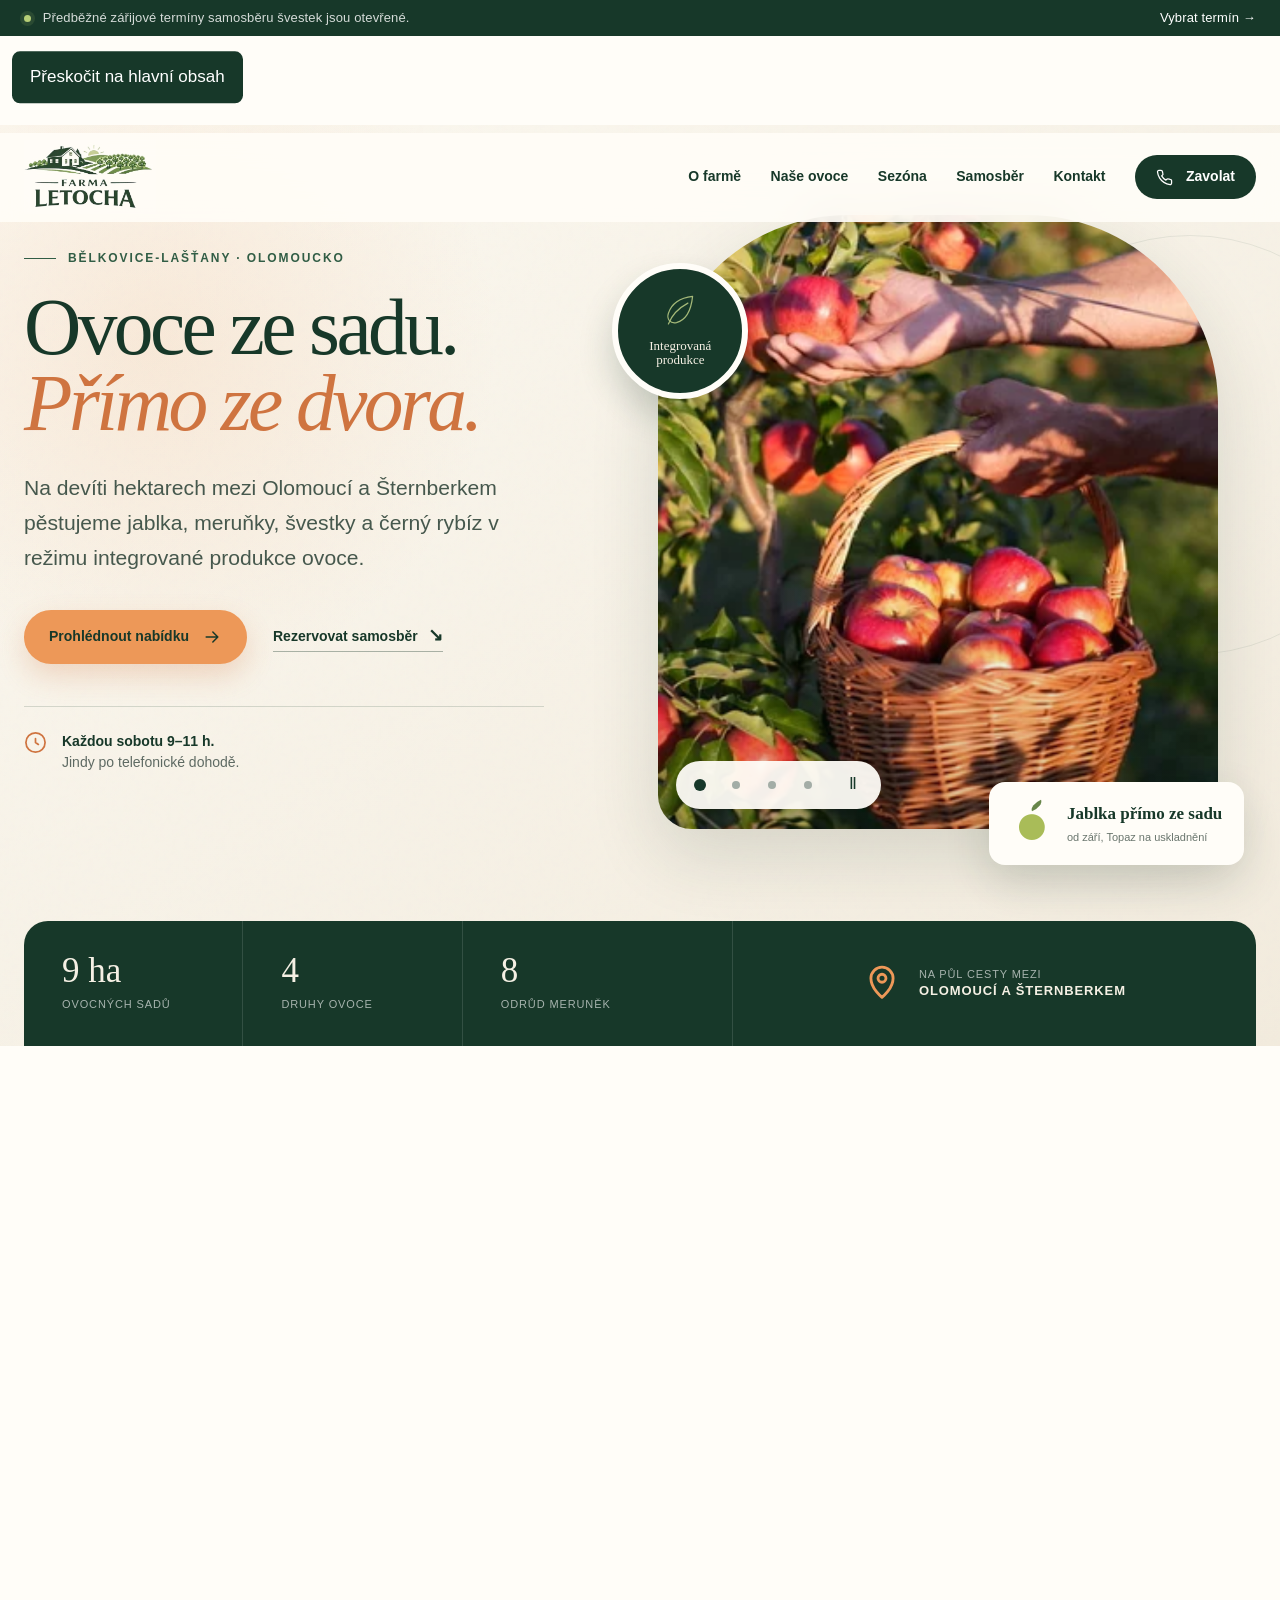
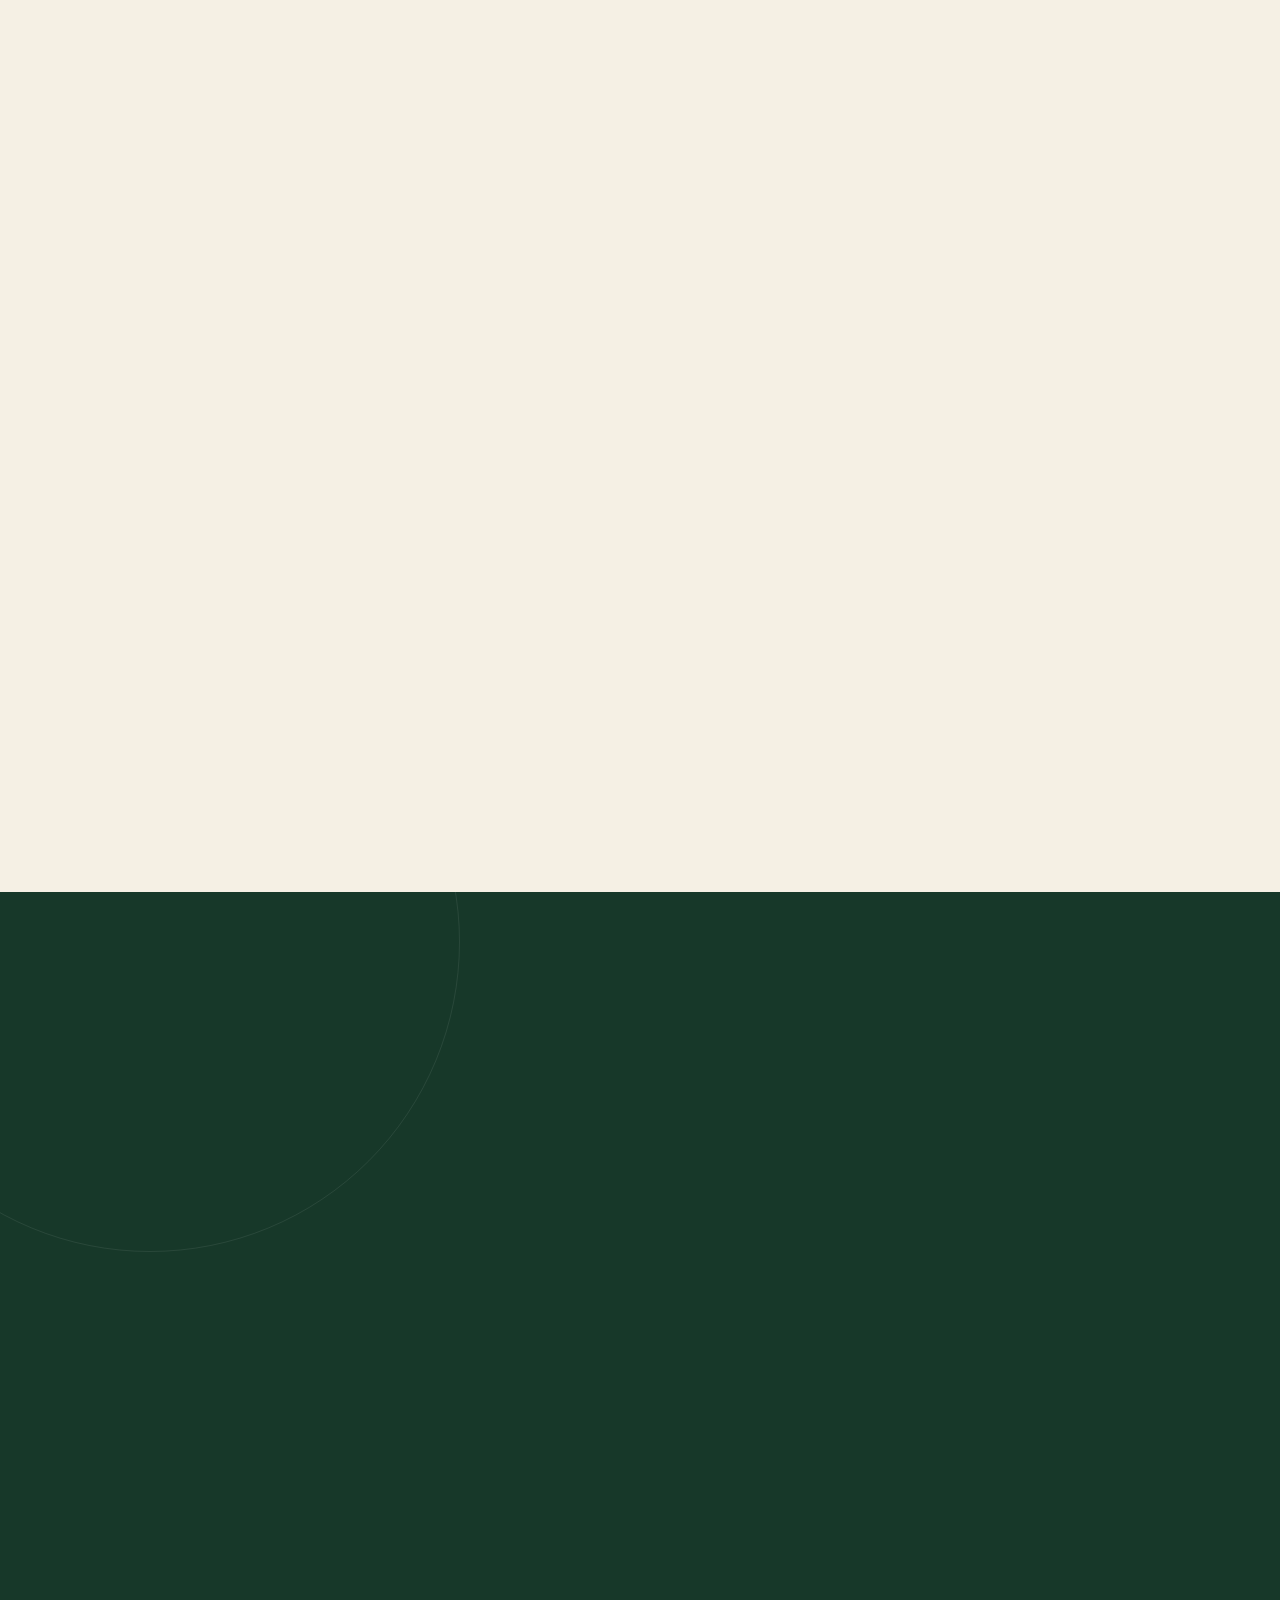
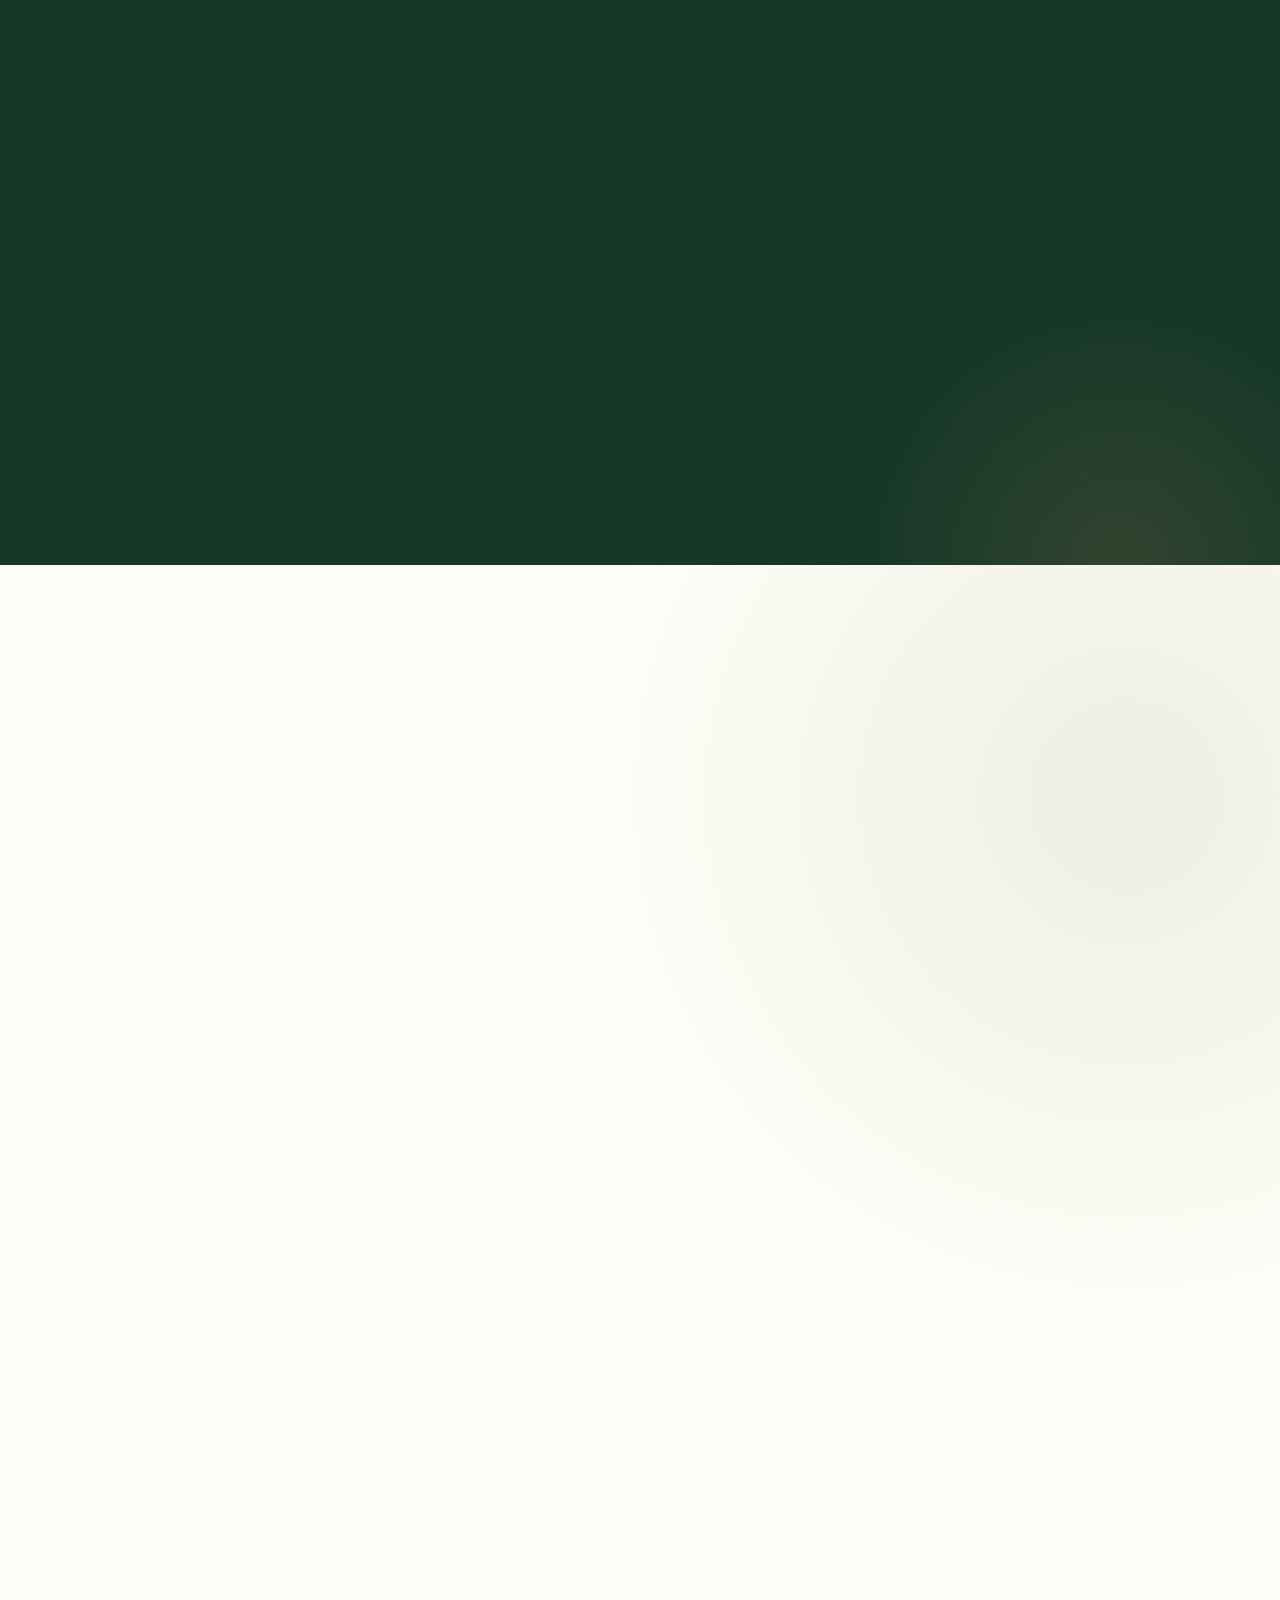
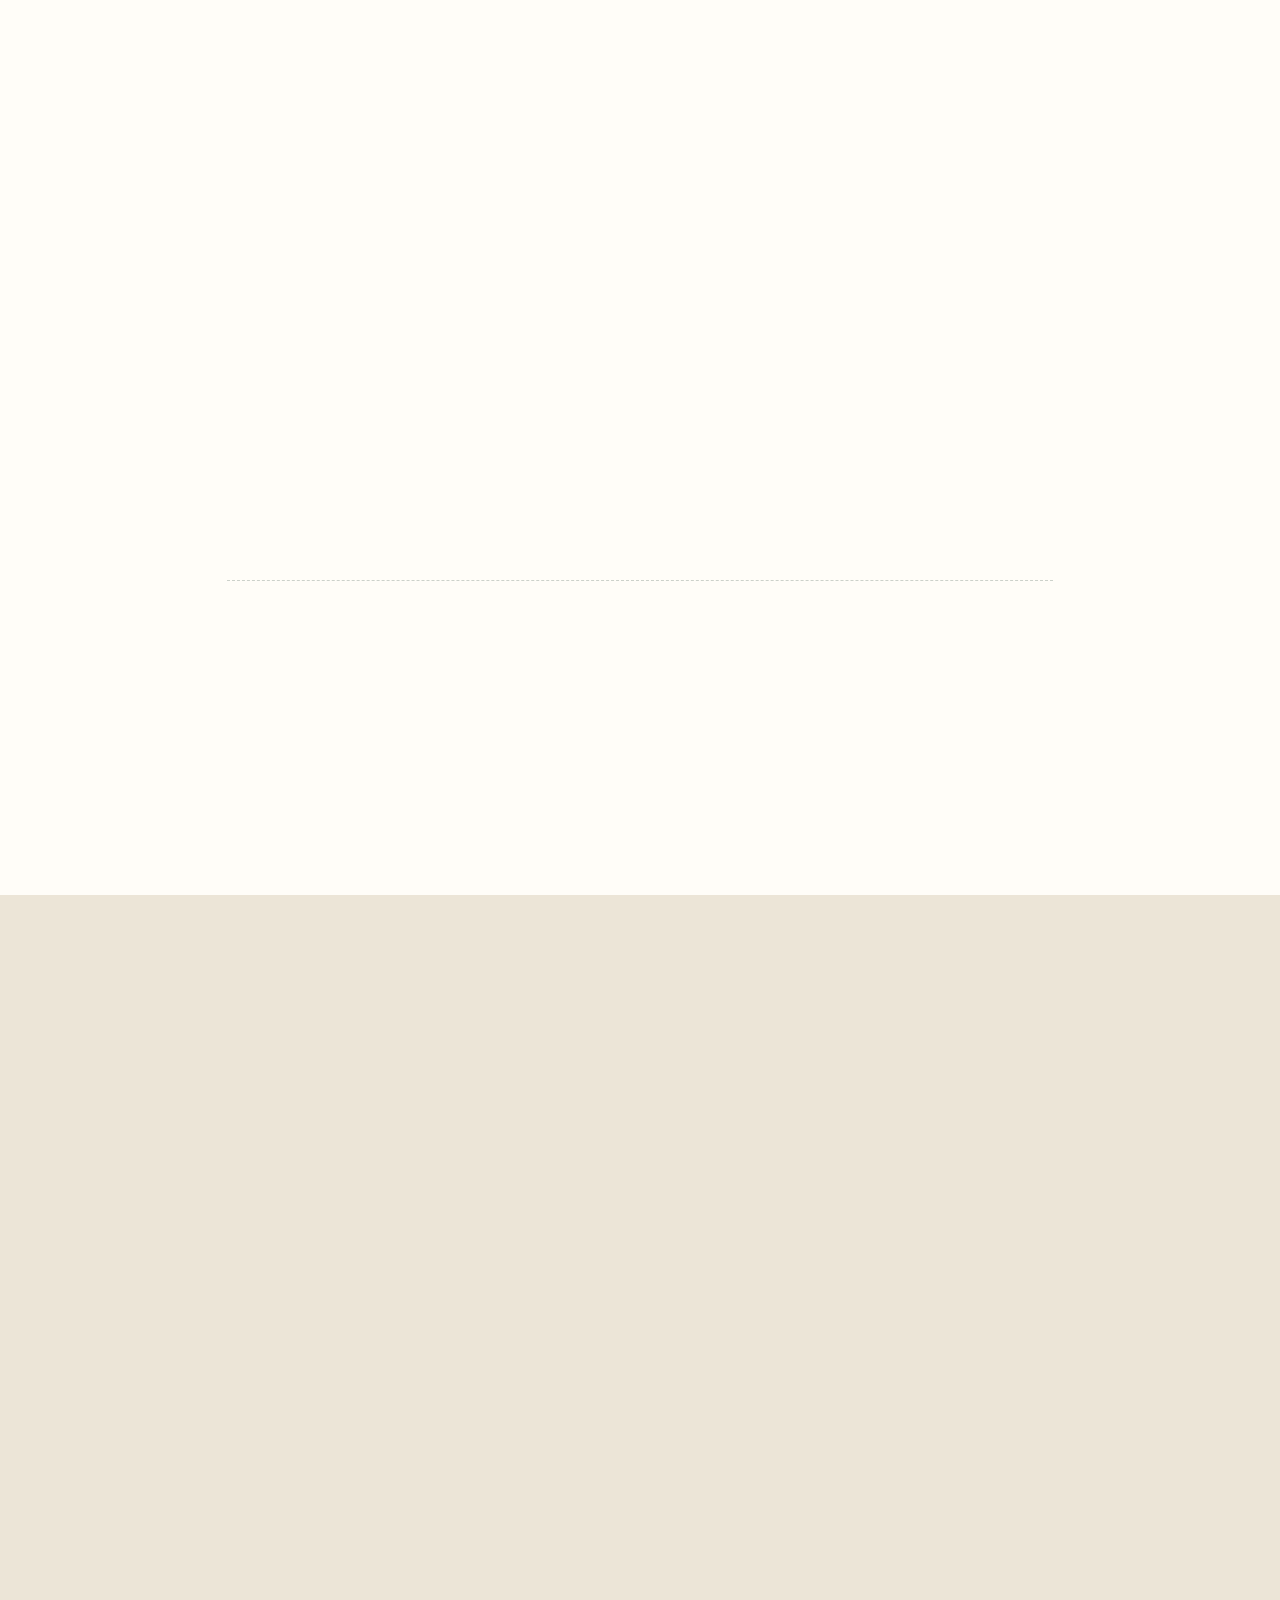
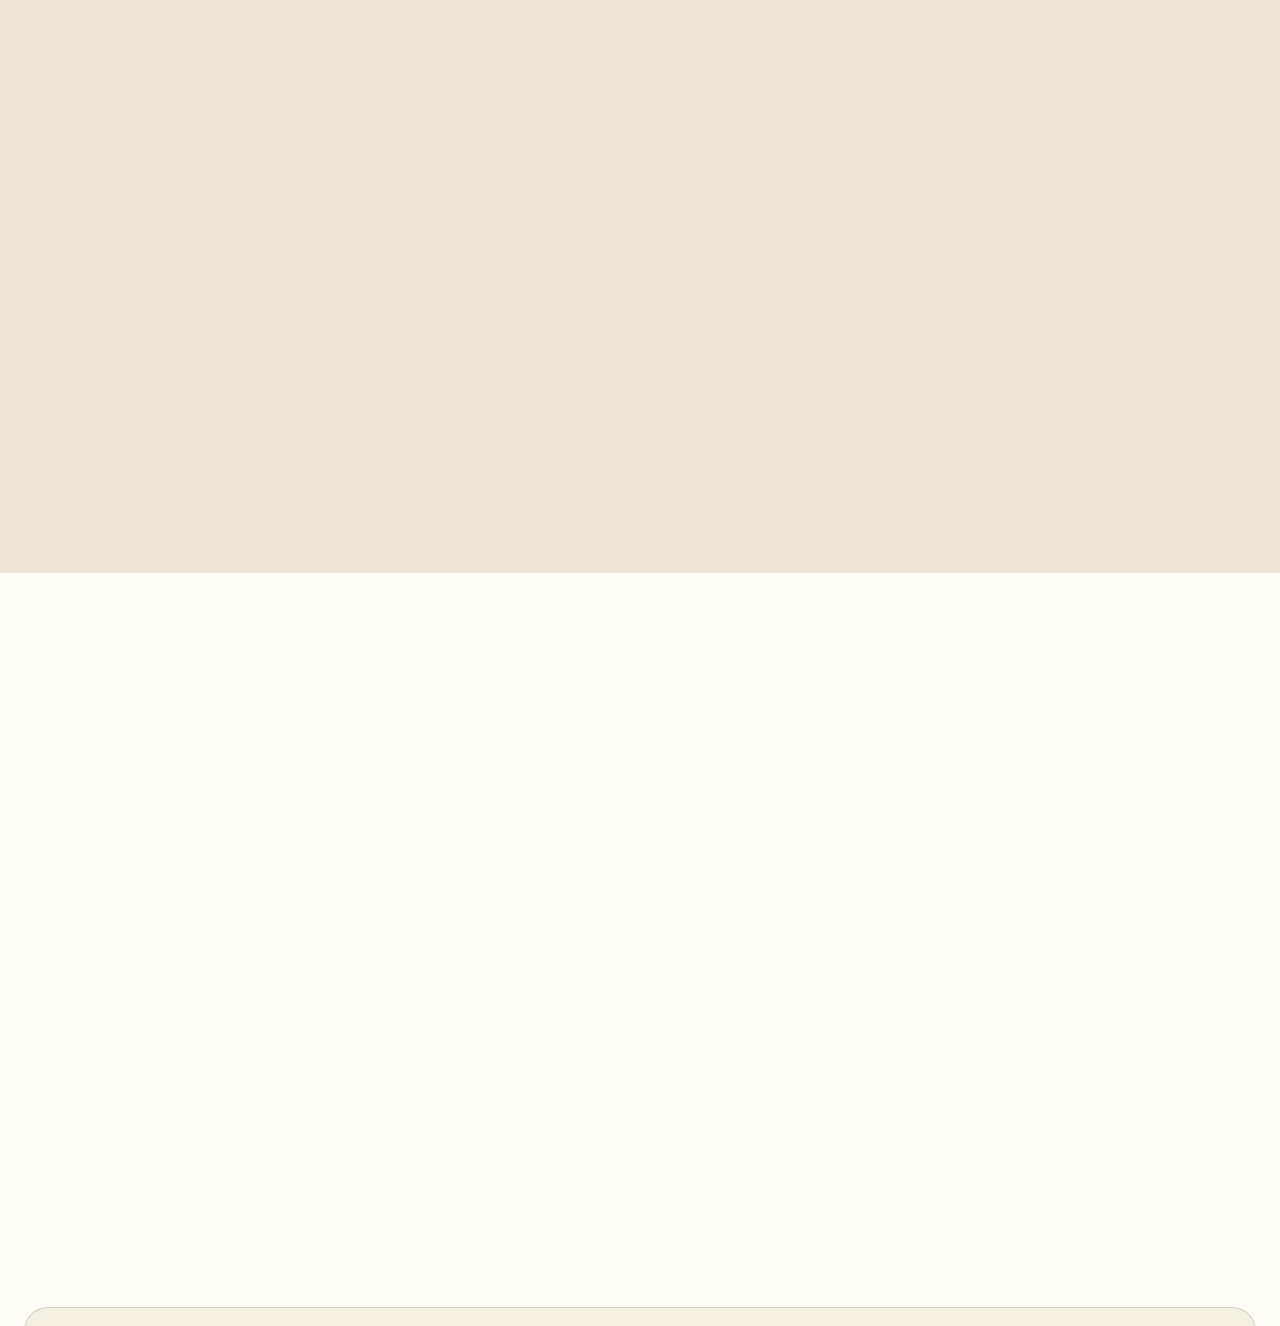
==== kontakt/index.html @ 062db357 "Fix review SEO metadata and legacy page redirects" ====
<!doctype html>
<html lang="cs">
<head>
  <meta charset="utf-8">
  <meta name="viewport" content="width=device-width, initial-scale=1">
  <title>Kontakt | Farma Letocha</title>
  <meta name="robots" content="noindex, nofollow, noimageindex">
  <link rel="canonical" href="https://farmaletocha.github.io/farmaletocha.cz/">
  <meta http-equiv="refresh" content="0; url=../#kontakt">
</head>
<body>
  <p><a href="../#kontakt">Kontaktovat Farmu Letocha</a></p>
</body>
</html>
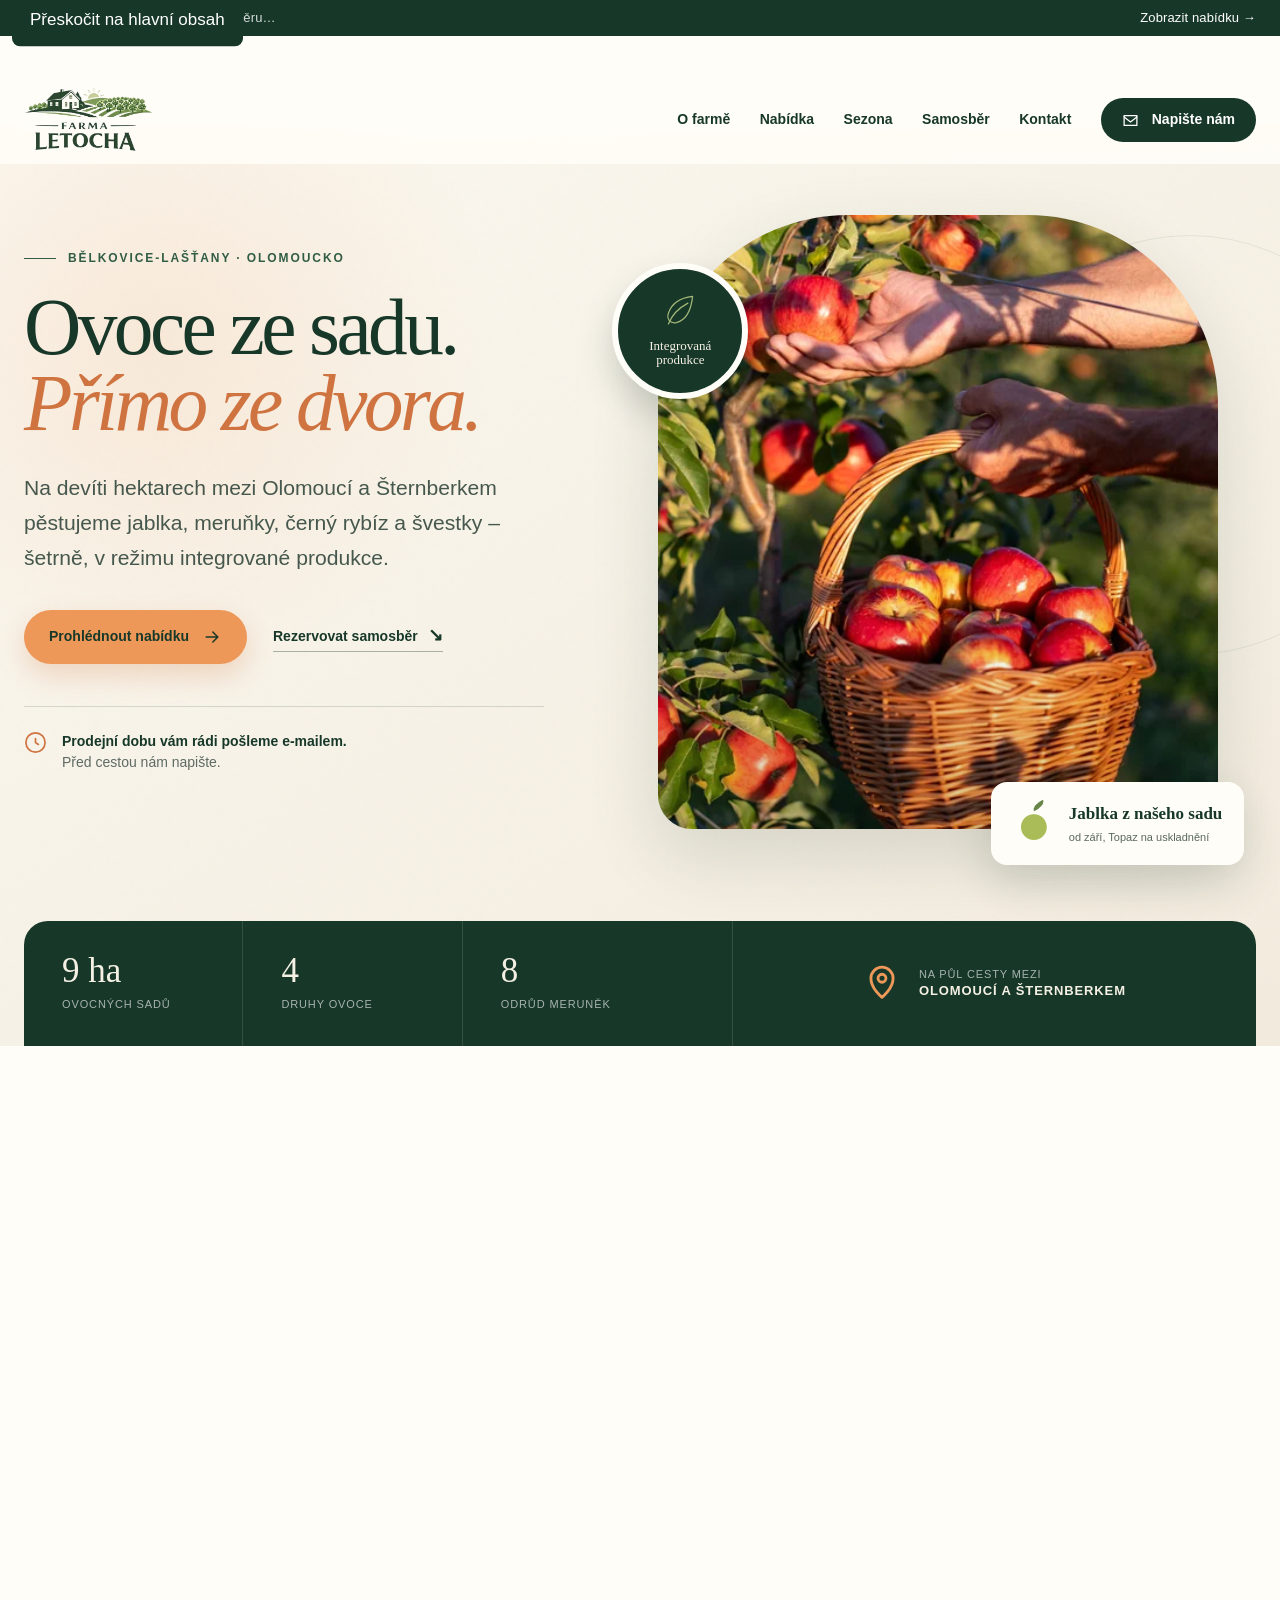
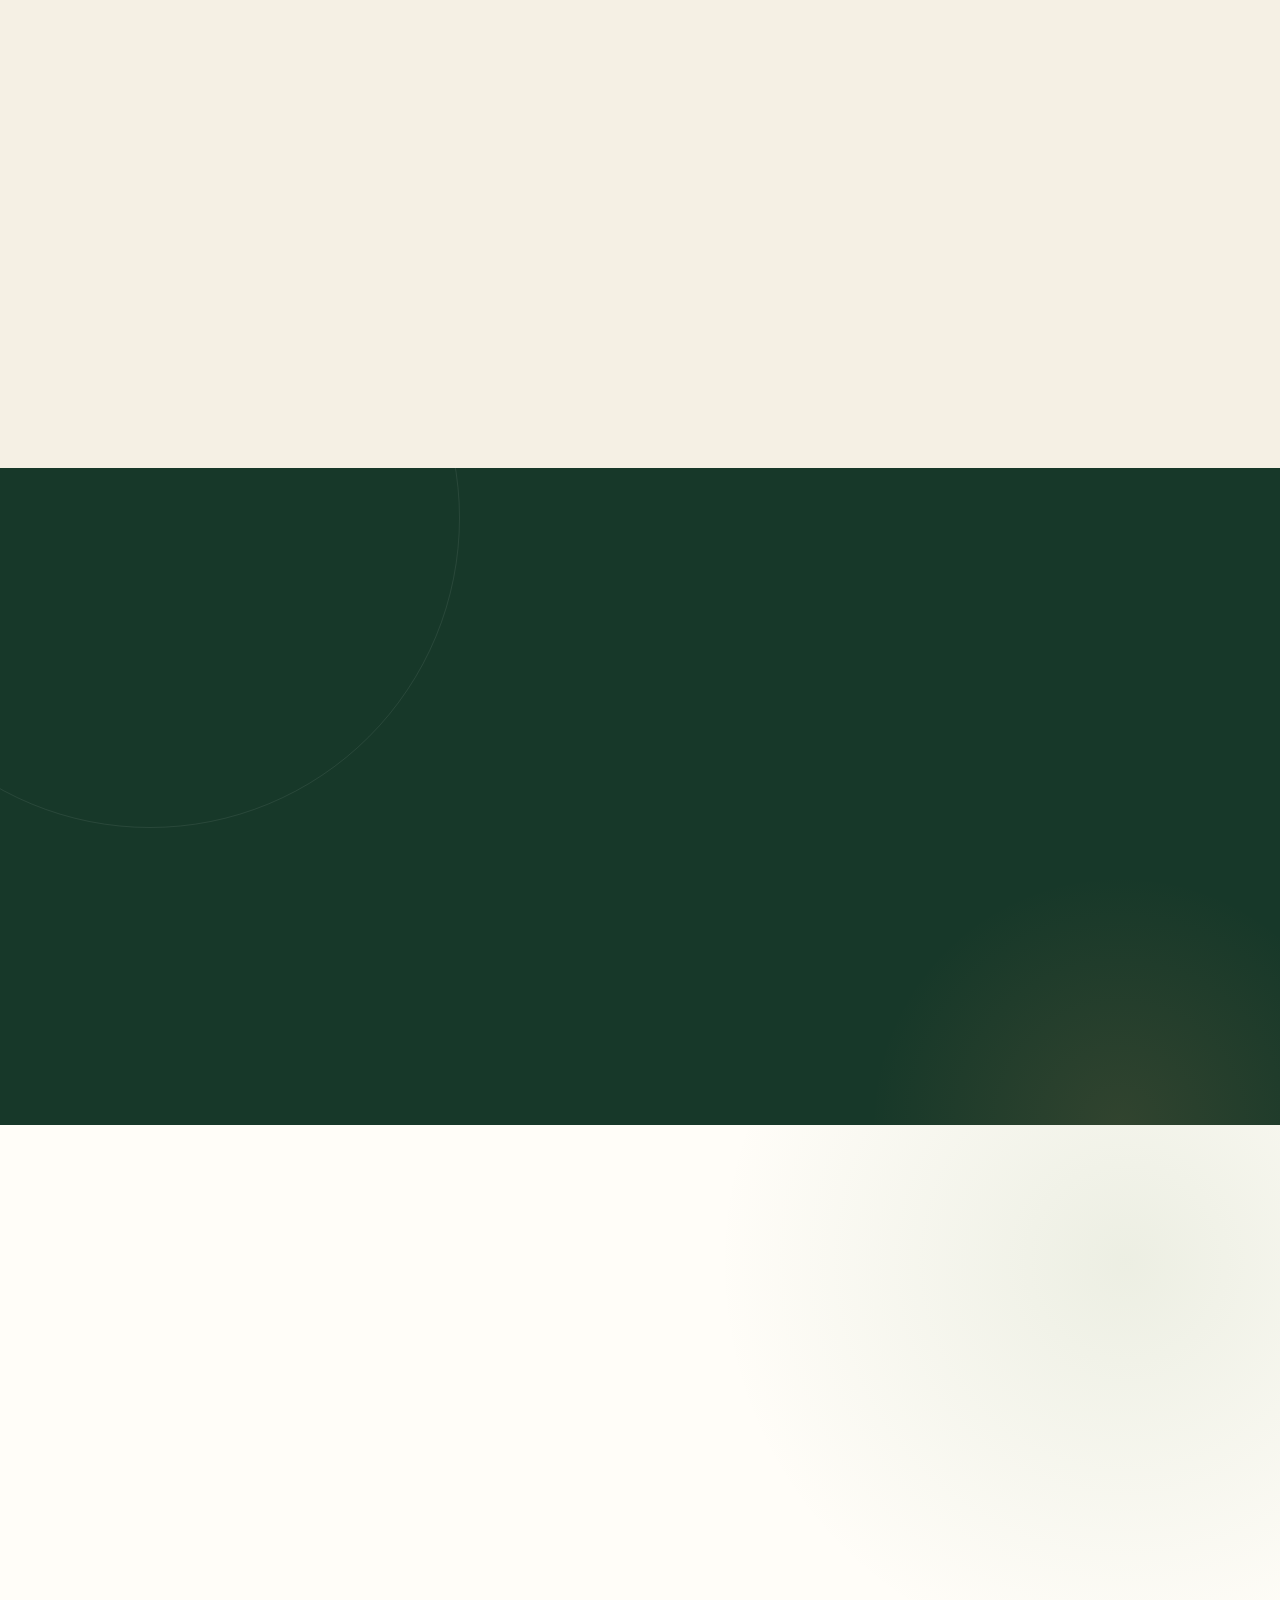
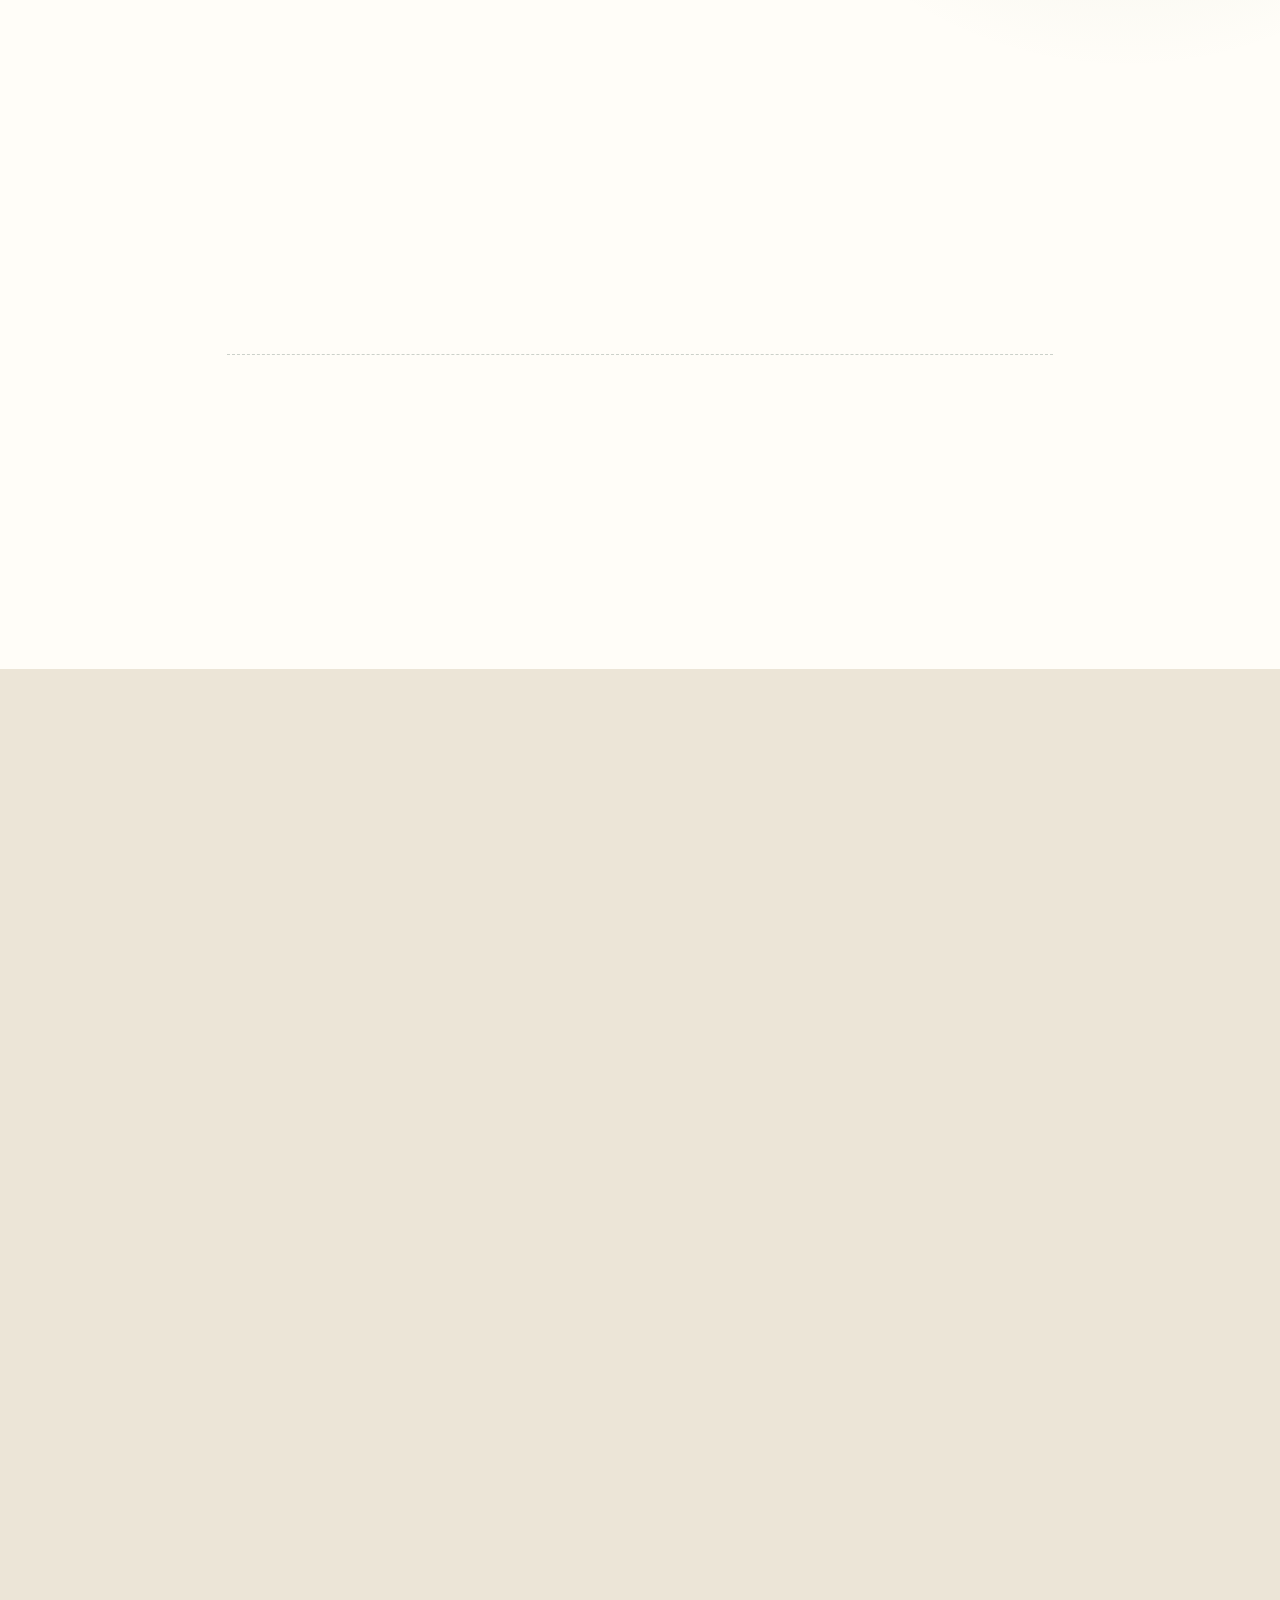
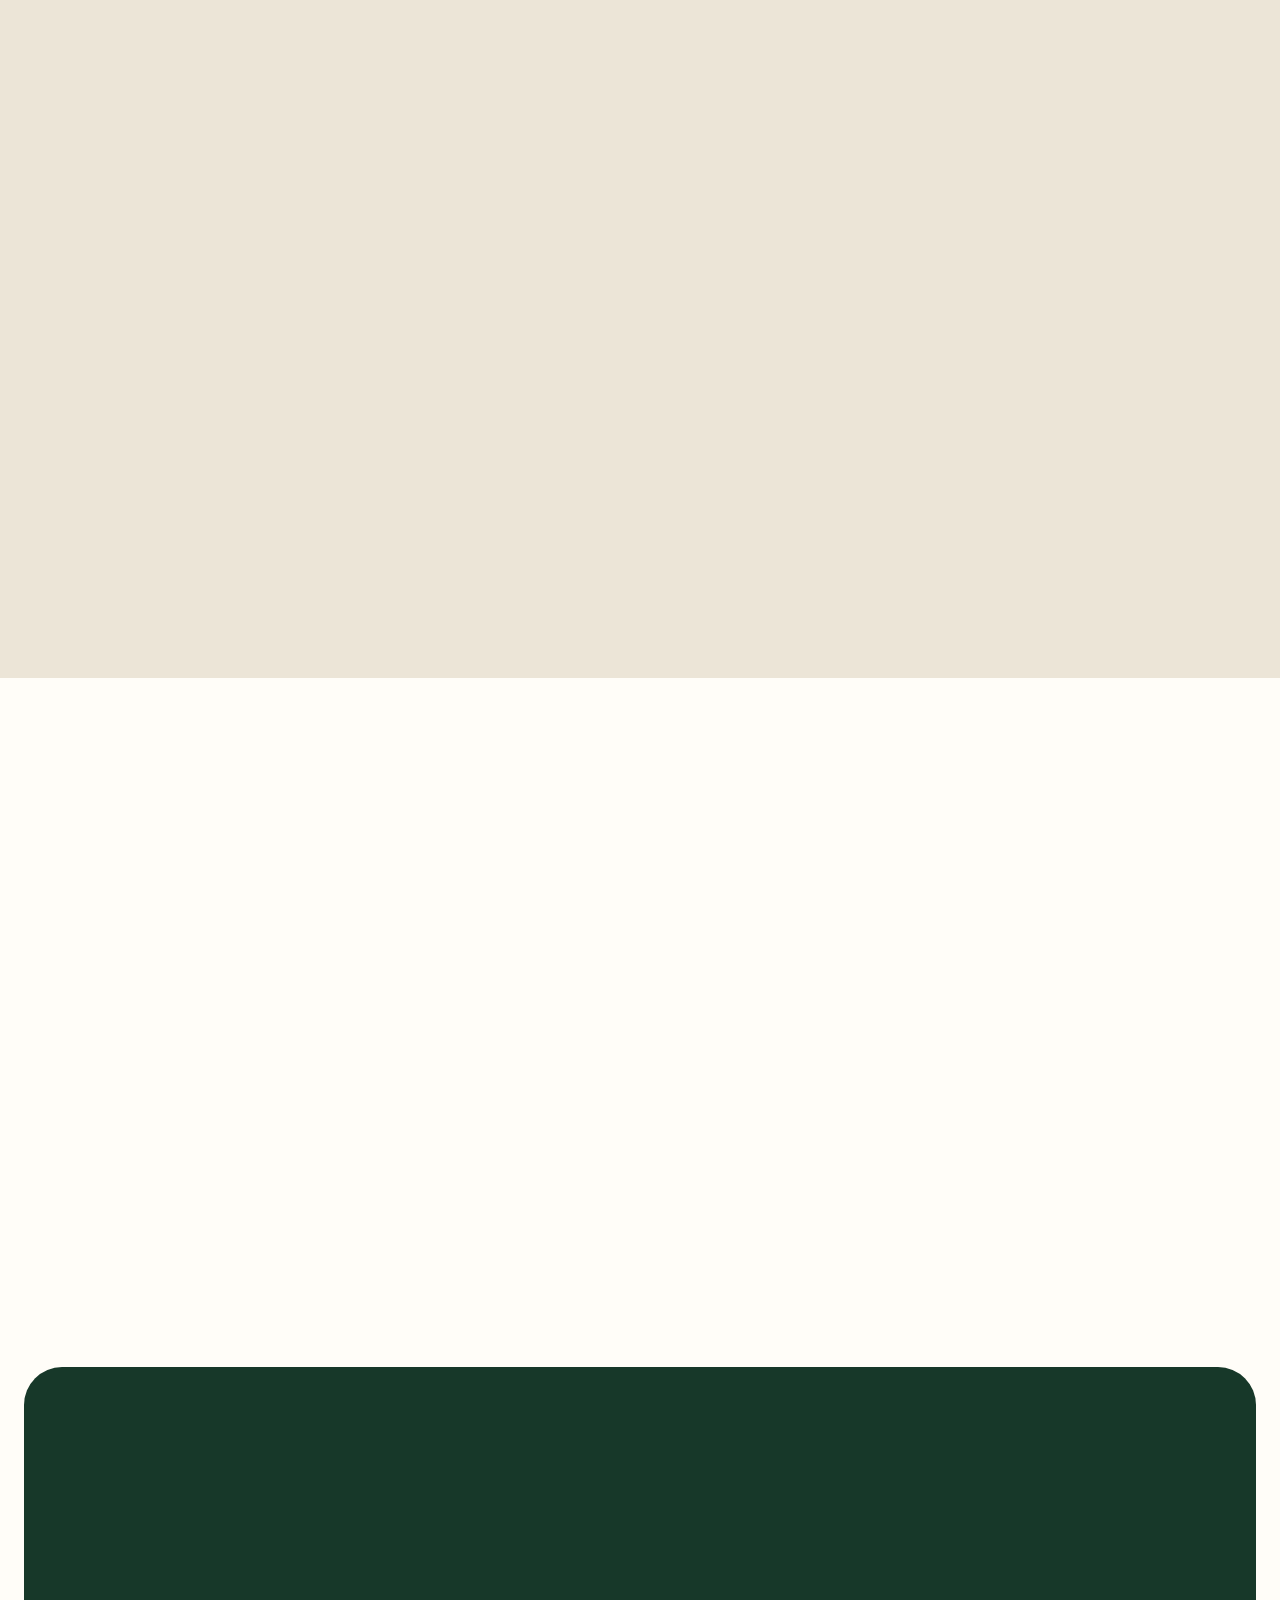
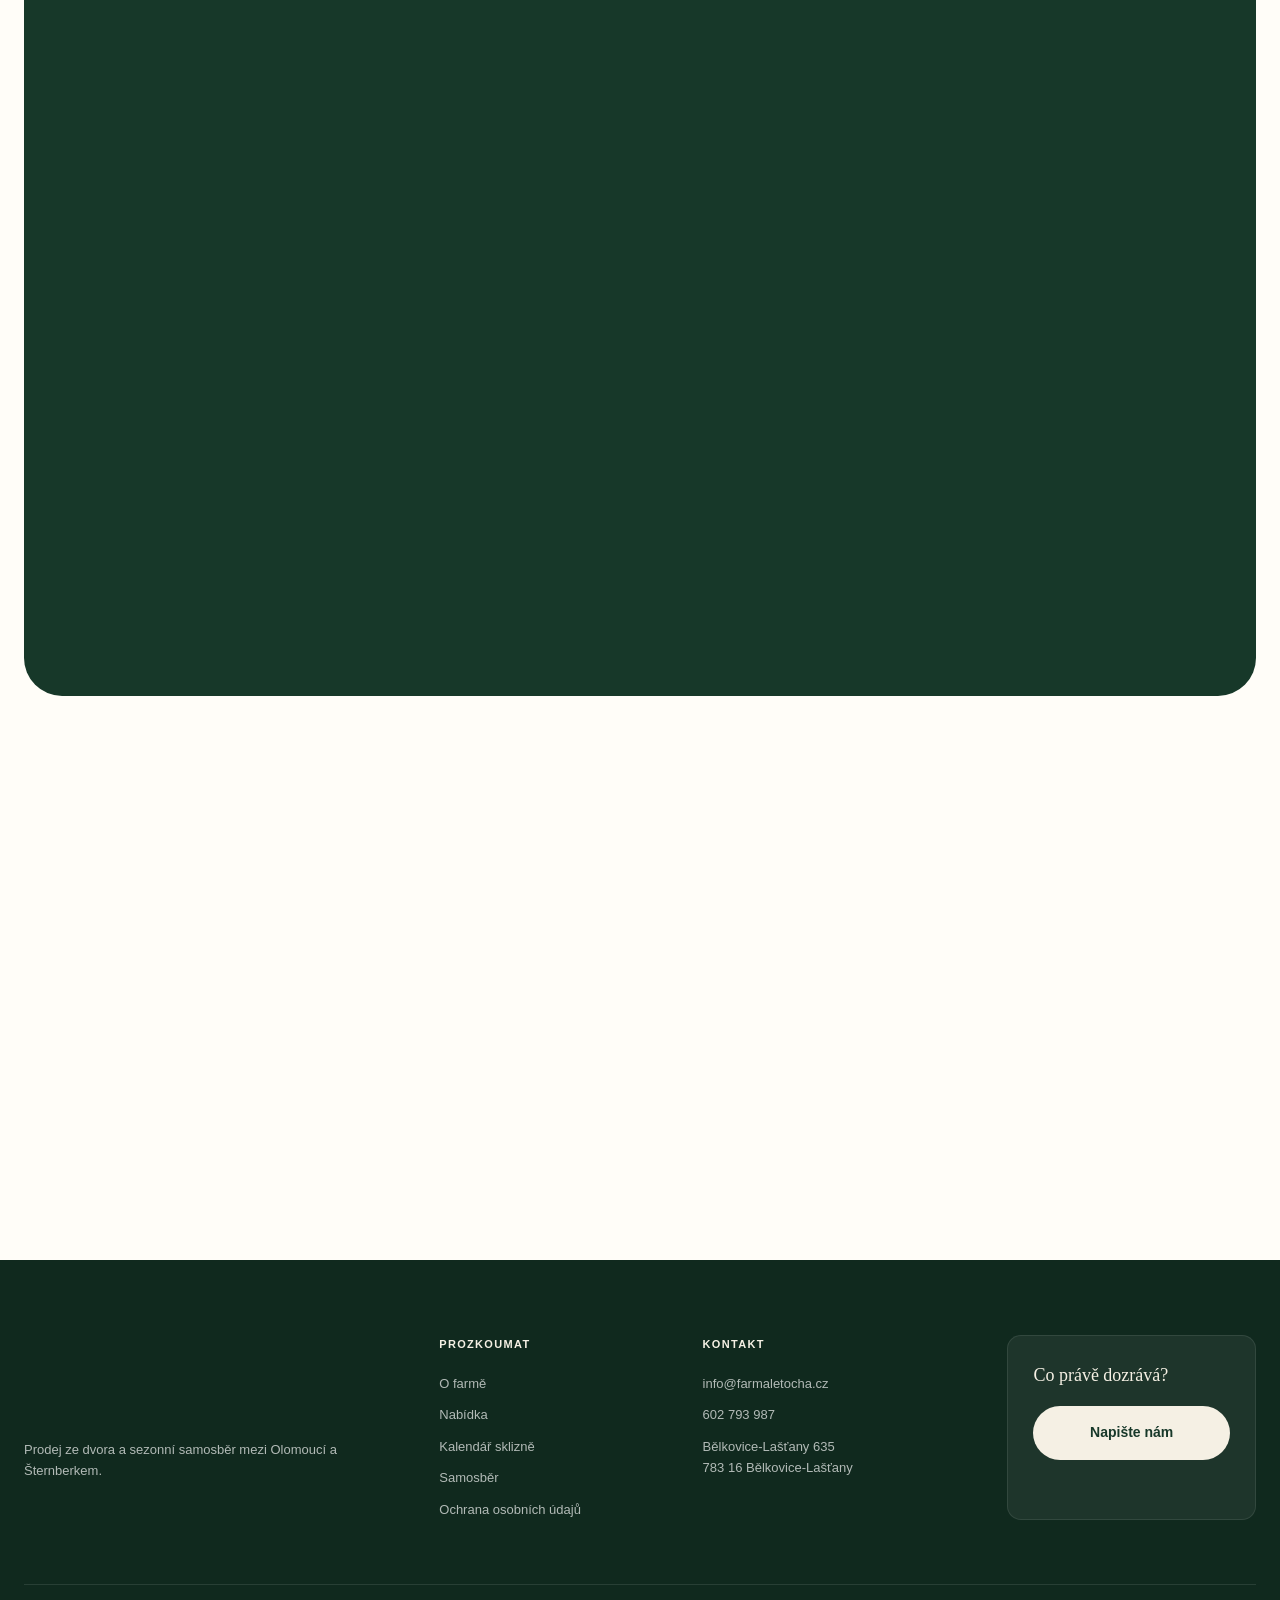
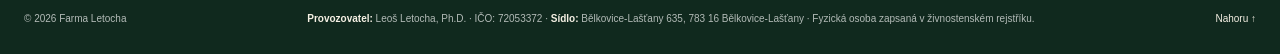
==== commit 19e1856b: "Promote modern website to the root" ====
--- a/kontakt/index.html
+++ b/kontakt/index.html
@@ -5,7 +5,7 @@
   <meta name="viewport" content="width=device-width, initial-scale=1">
   <title>Kontakt | Farma Letocha</title>
   <meta name="robots" content="noindex, nofollow, noimageindex">
-  <link rel="canonical" href="https://farmaletocha.github.io/farmaletocha.cz/">
+  <link rel="canonical" href="https://www.farmaletocha.cz/">
   <meta http-equiv="refresh" content="0; url=../#kontakt">
 </head>
 <body>
